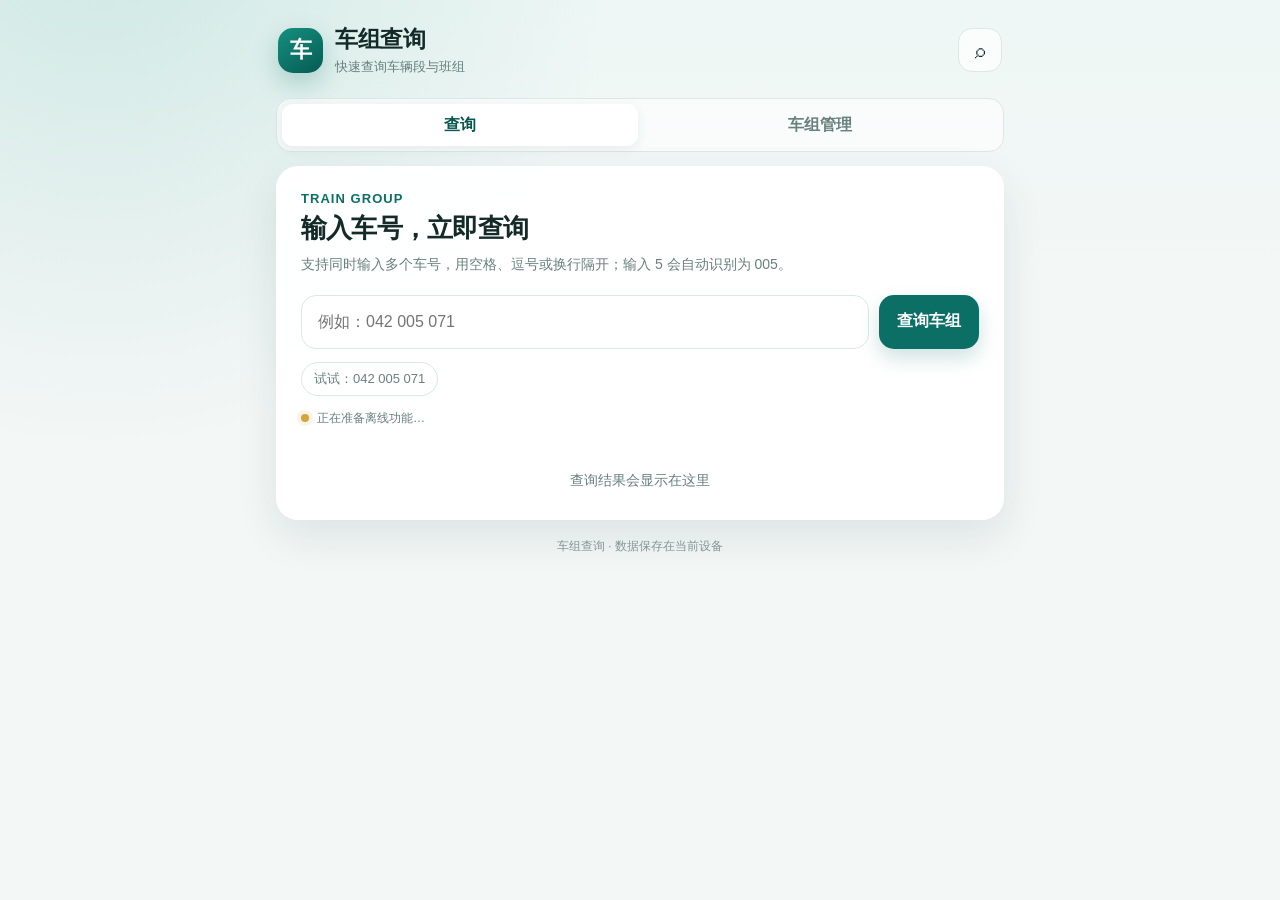
==== group-query/index.html @ 35dcbfc0 "整合三个地铁工具并添加统一入口" ====
<!doctype html>
<html lang="zh-CN">
<head>
  <meta charset="utf-8">
  <meta name="viewport" content="width=device-width, initial-scale=1, viewport-fit=cover">
  <meta name="theme-color" content="#0b6f66">
  <meta name="apple-mobile-web-app-capable" content="yes">
  <meta name="apple-mobile-web-app-status-bar-style" content="default">
  <meta name="apple-mobile-web-app-title" content="车组查询">
  <link rel="manifest" href="./manifest.webmanifest">
  <link rel="icon" href="./icon.svg" type="image/svg+xml">
  <link rel="apple-touch-icon" href="./icon.svg">
  <title>车组查询</title>
  <style>
    :root {
      --bg: #f3f7f6;
      --card: rgba(255, 255, 255, .94);
      --text: #132a27;
      --muted: #68807c;
      --line: #dce8e5;
      --brand: #0b6f66;
      --brand-dark: #07564f;
      --brand-soft: #e2f2ef;
      --danger: #b84040;
      --danger-soft: #fff0f0;
      --shadow: 0 16px 42px rgba(20, 61, 55, .10);
      --radius: 22px;
    }

    * { box-sizing: border-box; }
    html { -webkit-text-size-adjust: 100%; }
    body {
      margin: 0;
      min-height: 100vh;
      color: var(--text);
      font-family: -apple-system, BlinkMacSystemFont, "SF Pro Text", "PingFang SC", "Microsoft YaHei", sans-serif;
      background:
        radial-gradient(circle at 8% -8%, rgba(54, 159, 144, .17), transparent 34%),
        linear-gradient(180deg, #eef7f5 0, var(--bg) 280px);
    }

    button, input, select { font: inherit; }
    button { -webkit-tap-highlight-color: transparent; }

    .app {
      width: min(760px, 100%);
      margin: 0 auto;
      padding: max(20px, env(safe-area-inset-top)) 16px calc(36px + env(safe-area-inset-bottom));
    }

    .topbar {
      display: flex;
      align-items: center;
      justify-content: space-between;
      gap: 16px;
      margin: 4px 2px 22px;
    }

    .brand { display: flex; align-items: center; gap: 12px; }
    .logo {
      width: 45px;
      height: 45px;
      display: grid;
      place-items: center;
      border-radius: 15px;
      color: #fff;
      background: linear-gradient(145deg, #159080, #075a53);
      box-shadow: 0 10px 24px rgba(11, 111, 102, .25);
      font-size: 22px;
      font-weight: 800;
    }
    h1 { margin: 0; font-size: 23px; letter-spacing: -.02em; }
    .subtitle { margin-top: 3px; color: var(--muted); font-size: 13px; }

    .icon-btn {
      width: 44px;
      height: 44px;
      border: 1px solid var(--line);
      border-radius: 14px;
      color: var(--text);
      background: rgba(255,255,255,.78);
      cursor: pointer;
      font-size: 20px;
    }

    .panel {
      border: 1px solid rgba(255,255,255,.82);
      border-radius: var(--radius);
      background: var(--card);
      box-shadow: var(--shadow);
      overflow: hidden;
    }

    .tabs {
      display: grid;
      grid-template-columns: 1fr 1fr;
      gap: 5px;
      margin: 0 0 14px;
      padding: 5px;
      border: 1px solid var(--line);
      border-radius: 15px;
      background: rgba(255,255,255,.65);
    }
    .tab {
      min-height: 42px;
      border: 0;
      border-radius: 11px;
      color: var(--muted);
      background: transparent;
      font-weight: 650;
      cursor: pointer;
    }
    .tab.active { color: var(--brand-dark); background: #fff; box-shadow: 0 3px 12px rgba(24,66,60,.08); }

    .view { display: none; }
    .view.active { display: block; }

    .query-card { padding: 24px; }
    .section-kicker { color: var(--brand); font-size: 13px; font-weight: 750; letter-spacing: .08em; }
    h2 { margin: 6px 0 8px; font-size: 26px; line-height: 1.25; letter-spacing: -.03em; }
    .hint { margin: 0 0 20px; color: var(--muted); font-size: 14px; line-height: 1.6; }

    .search-row { display: grid; grid-template-columns: 1fr auto; gap: 10px; }
    .input {
      width: 100%;
      min-height: 54px;
      padding: 0 16px;
      border: 1px solid var(--line);
      border-radius: 15px;
      outline: none;
      color: var(--text);
      background: #fff;
      transition: border-color .18s, box-shadow .18s;
    }
    .input:focus { border-color: #65aaa0; box-shadow: 0 0 0 4px rgba(11,111,102,.10); }
    .primary-btn, .secondary-btn, .danger-btn {
      min-height: 50px;
      border-radius: 15px;
      padding: 0 18px;
      border: 0;
      cursor: pointer;
      font-weight: 700;
    }
    .primary-btn { color: #fff; background: var(--brand); box-shadow: 0 9px 20px rgba(11,111,102,.20); }
    .primary-btn:active { background: var(--brand-dark); transform: translateY(1px); }
    .secondary-btn { color: var(--brand-dark); background: var(--brand-soft); }
    .danger-btn { color: var(--danger); background: var(--danger-soft); }

    .quick-row { display: flex; flex-wrap: wrap; gap: 8px; margin-top: 13px; }
    .offline-note {
      display: flex;
      align-items: center;
      gap: 8px;
      margin-top: 14px;
      color: var(--muted);
      font-size: 12px;
    }
    .status-dot {
      width: 8px;
      height: 8px;
      flex: 0 0 auto;
      border-radius: 50%;
      background: #d5a43d;
      box-shadow: 0 0 0 4px rgba(213,164,61,.12);
    }
    .offline-note.ready .status-dot { background: #269b75; box-shadow: 0 0 0 4px rgba(38,155,117,.12); }
    .offline-note.offline .status-dot { background: #68807c; box-shadow: 0 0 0 4px rgba(104,128,124,.12); }
    .chip {
      min-height: 34px;
      padding: 0 12px;
      border: 1px solid var(--line);
      border-radius: 999px;
      color: var(--muted);
      background: #fff;
      cursor: pointer;
      font-size: 13px;
    }

    .results { display: grid; gap: 10px; margin-top: 20px; }
    .result {
      display: grid;
      grid-template-columns: 62px 1fr auto;
      align-items: center;
      gap: 14px;
      min-height: 76px;
      padding: 13px 14px;
      border: 1px solid var(--line);
      border-radius: 17px;
      background: #fbfdfc;
      animation: rise .22s ease both;
    }
    @keyframes rise { from { opacity: 0; transform: translateY(5px); } }
    .train-no { font-size: 21px; font-weight: 800; letter-spacing: .04em; }
    .assignment { font-size: 17px; font-weight: 700; }
    .assignment small { display: block; margin-top: 4px; color: var(--muted); font-size: 12px; font-weight: 500; }
    .badge { padding: 6px 9px; border-radius: 9px; color: var(--brand-dark); background: var(--brand-soft); font-size: 12px; font-weight: 700; }
    .result.unknown { border-color: #edd6d6; background: #fffafa; }
    .result.unknown .assignment { color: var(--danger); }
    .result.unknown .badge { color: var(--danger); background: var(--danger-soft); }
    .empty { padding: 25px 8px 5px; text-align: center; color: var(--muted); font-size: 14px; }

    .manager { padding: 20px; }
    .manager-head { display: flex; justify-content: space-between; align-items: flex-start; gap: 14px; margin-bottom: 16px; }
    .manager h2 { margin-top: 0; font-size: 22px; }
    .count { flex: 0 0 auto; padding: 7px 10px; border-radius: 10px; background: var(--brand-soft); color: var(--brand-dark); font-size: 13px; font-weight: 750; }

    .editor {
      display: grid;
      gap: 13px;
      margin-bottom: 18px;
      padding: 16px;
      border: 1px solid var(--line);
      border-radius: 18px;
      background: #f9fcfb;
    }
    .editor-grid { display: grid; grid-template-columns: 1fr 1fr; gap: 10px; }
    label { display: grid; gap: 7px; color: var(--muted); font-size: 13px; font-weight: 650; }
    select.input { appearance: none; background-image: linear-gradient(45deg, transparent 50%, #66817d 50%), linear-gradient(135deg, #66817d 50%, transparent 50%); background-position: calc(100% - 19px) 23px, calc(100% - 14px) 23px; background-size: 5px 5px; background-repeat: no-repeat; }
    .checkline { display: flex; align-items: center; gap: 9px; color: var(--text); font-size: 14px; }
    .checkline input { width: 19px; height: 19px; accent-color: var(--brand); }
    .editor-actions { display: grid; grid-template-columns: 1fr auto; gap: 9px; }

    .toolbar { display: grid; grid-template-columns: 1fr auto; gap: 9px; margin-bottom: 12px; }
    .toolbar .input { min-height: 46px; }
    .mini-btn { min-height: 46px; border: 1px solid var(--line); border-radius: 13px; padding: 0 14px; background: #fff; color: var(--brand-dark); font-weight: 700; cursor: pointer; }

    .data-list { display: grid; gap: 8px; max-height: 480px; overflow: auto; padding-right: 2px; }
    .data-item {
      display: grid;
      grid-template-columns: 54px 1fr auto;
      align-items: center;
      gap: 10px;
      min-height: 58px;
      padding: 9px 10px 9px 12px;
      border: 1px solid var(--line);
      border-radius: 14px;
      background: #fff;
    }
    .data-no { font-weight: 800; }
    .data-value { min-width: 0; overflow: hidden; text-overflow: ellipsis; white-space: nowrap; font-size: 14px; }
    .item-actions { display: flex; gap: 4px; }
    .small-icon {
      width: 35px;
      height: 35px;
      border: 0;
      border-radius: 10px;
      background: #f0f6f5;
      cursor: pointer;
    }
    .small-icon.delete { color: var(--danger); background: var(--danger-soft); }

    .backup {
      margin-top: 18px;
      padding-top: 16px;
      border-top: 1px solid var(--line);
    }
    .backup h3 { margin: 0 0 6px; font-size: 16px; }
    .backup p { margin: 0 0 12px; color: var(--muted); font-size: 13px; line-height: 1.55; }
    .backup-actions { display: flex; flex-wrap: wrap; gap: 8px; }
    .backup-actions button, .file-label {
      display: inline-flex;
      align-items: center;
      min-height: 41px;
      padding: 0 13px;
      border: 1px solid var(--line);
      border-radius: 12px;
      color: var(--text);
      background: #fff;
      cursor: pointer;
      font-size: 13px;
      font-weight: 650;
    }
    .backup-actions .reset { color: var(--danger); }
    .file-label input { display: none; }

    .toast {
      position: fixed;
      left: 50%;
      bottom: calc(22px + env(safe-area-inset-bottom));
      z-index: 10;
      max-width: calc(100% - 32px);
      padding: 11px 16px;
      border-radius: 12px;
      color: #fff;
      background: rgba(19,42,39,.94);
      box-shadow: 0 10px 30px rgba(0,0,0,.18);
      opacity: 0;
      pointer-events: none;
      transform: translate(-50%, 12px);
      transition: .2s ease;
      white-space: nowrap;
      font-size: 14px;
    }
    .toast.show { opacity: 1; transform: translate(-50%, 0); }

    footer { padding: 18px 4px 0; text-align: center; color: #849692; font-size: 12px; }

    @media (max-width: 560px) {
      .app { padding-left: 12px; padding-right: 12px; }
      .query-card, .manager { padding: 18px; }
      .search-row { grid-template-columns: 1fr; }
      .primary-btn { width: 100%; }
      .editor-grid { grid-template-columns: 1fr; }
      .result { grid-template-columns: 56px 1fr; }
      .result .badge { grid-column: 2; justify-self: start; margin-top: -7px; }
      h2 { font-size: 23px; }
    }
  </style>
</head>
<body>
  <main class="app">
    <header class="topbar">
      <div class="brand">
        <div class="logo">车</div>
        <div>
          <h1>车组查询</h1>
          <div class="subtitle">快速查询车辆段与班组</div>
        </div>
      </div>
      <button class="icon-btn" id="focusSearch" title="开始查询" aria-label="开始查询">⌕</button>
    </header>

    <nav class="tabs" aria-label="页面切换">
      <button class="tab active" data-view="queryView">查询</button>
      <button class="tab" data-view="manageView">车组管理</button>
    </nav>

    <section class="view active" id="queryView">
      <div class="panel query-card">
        <div class="section-kicker">TRAIN GROUP</div>
        <h2>输入车号，立即查询</h2>
        <p class="hint">支持同时输入多个车号，用空格、逗号或换行隔开；输入 5 会自动识别为 005。</p>
        <div class="search-row">
          <input class="input" id="queryInput" type="text" autocomplete="off" autocapitalize="none" autocorrect="off" spellcheck="false" enterkeyhint="search" placeholder="例如：042 005 071" aria-label="车组编号">
          <button class="primary-btn" id="queryBtn">查询车组</button>
        </div>
        <div class="quick-row" id="recentQueries"></div>
        <div class="offline-note" id="offlineNote">
          <span class="status-dot"></span>
          <span id="offlineStatus">正在准备离线功能…</span>
        </div>
        <div class="results" id="results">
          <div class="empty">查询结果会显示在这里</div>
        </div>
      </div>
    </section>

    <section class="view" id="manageView">
      <div class="panel manager">
        <div class="manager-head">
          <div>
            <h2>车组管理</h2>
            <p class="hint">新增后立即可以查询，数据会自动保存在当前浏览器。</p>
          </div>
          <div class="count" id="dataCount">0 条</div>
        </div>

        <form class="editor" id="editorForm">
          <label>车组编号
            <input class="input" id="editNo" inputmode="numeric" maxlength="3" placeholder="例如：113" required>
          </label>
          <div class="editor-grid">
            <label>车辆段
              <select class="input" id="editDepot">
                <option value="古城">古城</option>
                <option value="四惠">四惠</option>
                <option value="土桥">土桥</option>
                <option value="__custom__">自定义…</option>
              </select>
            </label>
            <label>班组
              <select class="input" id="editTeam">
                <option value="甲班">甲班</option>
                <option value="乙班">乙班</option>
                <option value="丙班">丙班</option>
                <option value="丁班">丁班</option>
                <option value="__custom__">自定义…</option>
              </select>
            </label>
          </div>
          <div class="editor-grid" id="customFields" hidden>
            <label id="customDepotWrap" hidden>自定义车辆段
              <input class="input" id="customDepot" placeholder="输入车辆段名称">
            </label>
            <label id="customTeamWrap" hidden>自定义班组
              <input class="input" id="customTeam" placeholder="输入班组名称">
            </label>
          </div>
          <label class="checkline"><input type="checkbox" id="isNewTrain"> 标记为新车</label>
          <div class="editor-actions">
            <button class="primary-btn" type="submit" id="saveBtn">添加车组</button>
            <button class="secondary-btn" type="button" id="cancelEdit" hidden>取消</button>
          </div>
        </form>

        <div class="toolbar">
          <input class="input" id="filterInput" placeholder="搜索车号、车辆段或班组" aria-label="筛选车组">
          <button class="mini-btn" id="sortBtn" type="button">车号 ↑</button>
        </div>
        <div class="data-list" id="dataList"></div>

        <div class="backup">
          <h3>备份与恢复</h3>
          <p>新增数据只保存在当前浏览器。建议修改后导出一份备份，换手机时再导入。</p>
          <div class="backup-actions">
            <button type="button" id="exportBtn">导出备份</button>
            <label class="file-label">导入备份<input type="file" id="importInput" accept="application/json,.json"></label>
            <button type="button" class="reset" id="resetBtn">恢复初始数据</button>
          </div>
        </div>
      </div>
    </section>

    <footer>车组查询 · 数据保存在当前设备</footer>
  </main>
  <div class="toast" id="toast" role="status"></div>

  <script>
    const INITIAL_DATA = {
      "042":"古城 甲班","043":"古城 甲班","050":"古城 甲班","051":"古城 甲班","059":"古城 甲班","060":"古城 甲班","061":"古城 甲班","069":"古城 甲班","070":"古城 甲班",
      "039":"古城 乙班","040":"古城 乙班","048":"古城 乙班","049":"古城 乙班","057":"古城 乙班","058":"古城 乙班","066":"古城 乙班","067":"古城 乙班","068":"古城 乙班",
      "036":"古城 丙班","037":"古城 丙班","046":"古城 丙班","047":"古城 丙班","054":"古城 丙班","055":"古城 丙班","056":"古城 丙班","064":"古城 丙班","065":"古城 丙班",
      "033":"古城 丁班","034":"古城 丁班","041":"古城 丁班","044":"古城 丁班","045":"古城 丁班","052":"古城 丁班","053":"古城 丁班","062":"古城 丁班","063":"古城 丁班",
      "005":"四惠 甲班","019":"四惠 甲班","027":"四惠 甲班","106":"四惠 甲班","109":"四惠 甲班","110":"四惠 甲班","009":"四惠 甲班（新车）","007":"四惠 甲班（新车）",
      "014":"四惠 乙班","017":"四惠 乙班","025":"四惠 乙班","101":"四惠 乙班","102":"四惠 乙班","111":"四惠 乙班","112":"四惠 乙班","006":"四惠 乙班（新车）",
      "002":"四惠 丙班","016":"四惠 丙班","029":"四惠 丙班","032":"四惠 丙班","035":"四惠 丙班","038":"四惠 丙班","024":"四惠 丙班（新车）",
      "015":"四惠 丁班","018":"四惠 丁班","028":"四惠 丁班","030":"四惠 丁班","031":"四惠 丁班","020":"四惠 丁班（新车）","008":"四惠 丁班（新车）","004":"四惠 丁班（新车）",
      "071":"土桥 甲班","074":"土桥 甲班","077":"土桥 甲班","083":"土桥 甲班","087":"土桥 甲班","093":"土桥 甲班","095":"土桥 甲班","099":"土桥 甲班","104":"土桥 甲班",
      "073":"土桥 乙班","075":"土桥 乙班","081":"土桥 乙班","084":"土桥 乙班","085":"土桥 乙班","088":"土桥 乙班","096":"土桥 乙班","105":"土桥 乙班","108":"土桥 乙班",
      "072":"土桥 丙班","076":"土桥 丙班","082":"土桥 丙班","086":"土桥 丙班","092":"土桥 丙班","094":"土桥 丙班","097":"土桥 丙班","107":"土桥 丙班",
      "078":"土桥 丁班","079":"土桥 丁班","080":"土桥 丁班","089":"土桥 丁班","090":"土桥 丁班","091":"土桥 丁班","098":"土桥 丁班","100":"土桥 丁班","103":"土桥 丁班"
    };

    const STORAGE_KEY = "train-group-query-data-v1";
    const RECENT_KEY = "train-group-query-recent-v1";
    let data = loadData();
    let editingOriginal = null;
    let sortAscending = true;
    let toastTimer;
    let offlineReady = Boolean(navigator.serviceWorker && navigator.serviceWorker.controller);

    const $ = (id) => document.getElementById(id);
    const escapeHtml = (value) => String(value).replace(/[&<>'"]/g, c => ({'&':'&amp;','<':'&lt;','>':'&gt;',"'":'&#39;','"':'&quot;'}[c]));

    function loadData() {
      try {
        const saved = JSON.parse(localStorage.getItem(STORAGE_KEY));
        return saved && typeof saved === "object" && !Array.isArray(saved) ? saved : {...INITIAL_DATA};
      } catch { return {...INITIAL_DATA}; }
    }

    function saveData(message) {
      localStorage.setItem(STORAGE_KEY, JSON.stringify(data));
      updateCount();
      renderDataList();
      if (message) showToast(message);
    }

    function normalizeNo(value) {
      const cleaned = String(value).trim().replace(/^车/, "");
      return /^\d{1,3}$/.test(cleaned) ? cleaned.padStart(3, "0") : null;
    }

    function splitQuery(value) {
      return String(value).split(/[\s,，、;；]+/).map(v => v.trim()).filter(Boolean);
    }

    function runQuery() {
      const rawItems = splitQuery($("queryInput").value);
      const items = rawItems.map(raw => ({raw, no: normalizeNo(raw)}));
      if (!items.length) {
        $("results").innerHTML = '<div class="empty">请先输入车号</div>';
        $("queryInput").focus();
        return;
      }

      $("results").innerHTML = items.map(({raw, no}, index) => {
        const value = no ? data[no] : null;
        if (!no || !value) {
          return `<div class="result unknown" style="animation-delay:${index * 35}ms"><div class="train-no">${escapeHtml(no || raw)}</div><div class="assignment">未录入<small>${no ? "可以到“车组管理”中添加" : "车号格式不正确"}</small></div><div class="badge">未找到</div></div>`;
        }
        const isNew = value.includes("新车");
        return `<div class="result" style="animation-delay:${index * 35}ms"><div class="train-no">${escapeHtml(no)}</div><div class="assignment">${escapeHtml(value)}<small>车组信息</small></div><div class="badge">${isNew ? "新车" : "已找到"}</div></div>`;
      }).join("");

      rememberQuery(items.filter(x => x.no).map(x => x.no).join(" "));
      renderRecent();
    }

    function rememberQuery(query) {
      if (!query) return;
      let recent = [];
      try { recent = JSON.parse(localStorage.getItem(RECENT_KEY)) || []; } catch {}
      recent = [query, ...recent.filter(x => x !== query)].slice(0, 4);
      localStorage.setItem(RECENT_KEY, JSON.stringify(recent));
    }

    function renderRecent() {
      let recent = [];
      try { recent = JSON.parse(localStorage.getItem(RECENT_KEY)) || []; } catch {}
      $("recentQueries").innerHTML = recent.length
        ? '<span style="align-self:center;color:var(--muted);font-size:12px">最近：</span>' + recent.map(q => `<button class="chip" data-query="${escapeHtml(q)}">${escapeHtml(q)}</button>`).join("")
        : '<button class="chip" data-query="042 005 071">试试：042 005 071</button>';
    }

    function switchView(viewId) {
      document.querySelectorAll(".tab").forEach(tab => tab.classList.toggle("active", tab.dataset.view === viewId));
      document.querySelectorAll(".view").forEach(view => view.classList.toggle("active", view.id === viewId));
      if (viewId === "manageView") renderDataList();
    }

    function updateCustomFields() {
      const depotCustom = $("editDepot").value === "__custom__";
      const teamCustom = $("editTeam").value === "__custom__";
      $("customFields").hidden = !depotCustom && !teamCustom;
      $("customDepotWrap").hidden = !depotCustom;
      $("customTeamWrap").hidden = !teamCustom;
    }

    function getAssignment() {
      const depot = $("editDepot").value === "__custom__" ? $("customDepot").value.trim() : $("editDepot").value;
      const team = $("editTeam").value === "__custom__" ? $("customTeam").value.trim() : $("editTeam").value;
      if (!depot || !team) return null;
      return `${depot} ${team}${$("isNewTrain").checked ? "（新车）" : ""}`;
    }

    function handleSave(event) {
      event.preventDefault();
      const no = normalizeNo($("editNo").value);
      const assignment = getAssignment();
      if (!no) return showToast("请输入 1—3 位数字车号");
      if (!assignment) return showToast("请填写完整的车辆段和班组");

      if (!editingOriginal && data[no] && !confirm(`${no} 已存在，是否覆盖原信息？`)) return;
      if (editingOriginal && editingOriginal !== no) delete data[editingOriginal];
      data[no] = assignment;
      resetEditor();
      saveData(editingOriginal ? "车组信息已更新" : `已添加 ${no}`);
    }

    function parseAssignment(value) {
      const isNew = value.includes("（新车）");
      const clean = value.replace("（新车）", "").trim();
      const firstSpace = clean.indexOf(" ");
      return {
        depot: firstSpace > -1 ? clean.slice(0, firstSpace) : clean,
        team: firstSpace > -1 ? clean.slice(firstSpace + 1) : "",
        isNew
      };
    }

    function startEdit(no) {
      const parsed = parseAssignment(data[no]);
      editingOriginal = no;
      $("editNo").value = no;
      setSelectOrCustom("editDepot", "customDepot", parsed.depot);
      setSelectOrCustom("editTeam", "customTeam", parsed.team);
      $("isNewTrain").checked = parsed.isNew;
      updateCustomFields();
      $("saveBtn").textContent = "保存修改";
      $("cancelEdit").hidden = false;
      $("editorForm").scrollIntoView({behavior:"smooth", block:"center"});
    }

    function setSelectOrCustom(selectId, inputId, value) {
      const select = $(selectId);
      const exists = Array.from(select.options).some(option => option.value === value);
      select.value = exists ? value : "__custom__";
      $(inputId).value = exists ? "" : value;
    }

    function resetEditor() {
      editingOriginal = null;
      $("editorForm").reset();
      $("editDepot").value = "古城";
      $("editTeam").value = "甲班";
      $("customDepot").value = "";
      $("customTeam").value = "";
      $("saveBtn").textContent = "添加车组";
      $("cancelEdit").hidden = true;
      updateCustomFields();
    }

    function deleteItem(no) {
      if (!confirm(`确定删除 ${no}：${data[no]} 吗？`)) return;
      delete data[no];
      if (editingOriginal === no) resetEditor();
      saveData(`已删除 ${no}`);
    }

    function filteredEntries() {
      const keyword = $("filterInput").value.trim().toLowerCase();
      return Object.entries(data)
        .filter(([no, value]) => !keyword || no.includes(keyword) || value.toLowerCase().includes(keyword))
        .sort((a, b) => sortAscending ? Number(a[0]) - Number(b[0]) : Number(b[0]) - Number(a[0]));
    }

    function renderDataList() {
      const entries = filteredEntries();
      $("dataList").innerHTML = entries.length ? entries.map(([no, value]) => `
        <div class="data-item">
          <div class="data-no">${escapeHtml(no)}</div>
          <div class="data-value" title="${escapeHtml(value)}">${escapeHtml(value)}</div>
          <div class="item-actions">
            <button class="small-icon" data-edit="${no}" title="修改 ${no}" aria-label="修改 ${no}">✎</button>
            <button class="small-icon delete" data-delete="${no}" title="删除 ${no}" aria-label="删除 ${no}">×</button>
          </div>
        </div>`).join("") : '<div class="empty">没有符合条件的数据</div>';
    }

    function updateCount() { $("dataCount").textContent = `${Object.keys(data).length} 条`; }

    function exportBackup() {
      const payload = {app:"车组查询", version:1, exportedAt:new Date().toISOString(), data};
      const blob = new Blob([JSON.stringify(payload, null, 2)], {type:"application/json"});
      const url = URL.createObjectURL(blob);
      const a = document.createElement("a");
      a.href = url;
      a.download = `车组查询备份-${new Date().toISOString().slice(0,10)}.json`;
      a.click();
      URL.revokeObjectURL(url);
      showToast("备份已导出");
    }

    async function importBackup(file) {
      try {
        const parsed = JSON.parse(await file.text());
        const imported = parsed.data || parsed;
        if (!imported || typeof imported !== "object" || Array.isArray(imported)) throw new Error();
        const cleaned = {};
        for (const [rawNo, rawValue] of Object.entries(imported)) {
          const no = normalizeNo(rawNo);
          const value = String(rawValue).trim();
          if (no && value) cleaned[no] = value;
        }
        if (!Object.keys(cleaned).length) throw new Error();
        if (!confirm(`将导入 ${Object.keys(cleaned).length} 条数据，并覆盖当前数据。是否继续？`)) return;
        data = cleaned;
        resetEditor();
        saveData("备份导入成功");
      } catch { showToast("备份文件无法识别"); }
      finally { $("importInput").value = ""; }
    }

    function resetData() {
      if (!confirm("确定恢复最初的 102 条车组数据吗？你后来添加和修改的内容会被清除。")) return;
      data = {...INITIAL_DATA};
      resetEditor();
      saveData("已恢复初始数据");
    }

    function showToast(message) {
      clearTimeout(toastTimer);
      $("toast").textContent = message;
      $("toast").classList.add("show");
      toastTimer = setTimeout(() => $("toast").classList.remove("show"), 1800);
    }

    function updateOfflineStatus() {
      const note = $("offlineNote");
      note.classList.toggle("offline", !navigator.onLine);
      note.classList.toggle("ready", navigator.onLine && offlineReady);
      if (!navigator.onLine) {
        $("offlineStatus").textContent = offlineReady ? "当前已离线，仍可正常使用" : "当前离线，请联网打开一次以启用离线功能";
      } else {
        $("offlineStatus").textContent = offlineReady ? "离线功能已就绪" : "正在准备离线功能…";
      }
    }

    async function enableOfflineMode() {
      updateOfflineStatus();
      if (!("serviceWorker" in navigator)) {
        $("offlineStatus").textContent = "当前浏览器不支持完整离线模式";
        return;
      }
      try {
        await navigator.serviceWorker.register("./sw.js", {updateViaCache: "none"});
        await navigator.serviceWorker.ready;
        offlineReady = true;
        updateOfflineStatus();
      } catch {
        $("offlineStatus").textContent = navigator.onLine ? "离线功能准备失败，请刷新重试" : "当前已离线";
      }
    }

    document.querySelectorAll(".tab").forEach(tab => tab.addEventListener("click", () => switchView(tab.dataset.view)));
    $("queryBtn").addEventListener("click", runQuery);
    $("queryInput").addEventListener("keydown", event => { if (event.key === "Enter") runQuery(); });
    $("focusSearch").addEventListener("click", () => { switchView("queryView"); $("queryInput").focus(); });
    $("recentQueries").addEventListener("click", event => {
      const button = event.target.closest("[data-query]");
      if (!button) return;
      $("queryInput").value = button.dataset.query;
      runQuery();
    });
    $("editDepot").addEventListener("change", updateCustomFields);
    $("editTeam").addEventListener("change", updateCustomFields);
    $("editorForm").addEventListener("submit", handleSave);
    $("cancelEdit").addEventListener("click", resetEditor);
    $("filterInput").addEventListener("input", renderDataList);
    $("sortBtn").addEventListener("click", () => {
      sortAscending = !sortAscending;
      $("sortBtn").textContent = `车号 ${sortAscending ? "↑" : "↓"}`;
      renderDataList();
    });
    $("dataList").addEventListener("click", event => {
      const edit = event.target.closest("[data-edit]");
      const del = event.target.closest("[data-delete]");
      if (edit) startEdit(edit.dataset.edit);
      if (del) deleteItem(del.dataset.delete);
    });
    $("exportBtn").addEventListener("click", exportBackup);
    $("importInput").addEventListener("change", event => { if (event.target.files[0]) importBackup(event.target.files[0]); });
    $("resetBtn").addEventListener("click", resetData);
    window.addEventListener("online", () => { updateOfflineStatus(); showToast("网络已恢复"); });
    window.addEventListener("offline", () => { updateOfflineStatus(); showToast("已离线，仍可继续使用"); });

    updateCount();
    renderDataList();
    renderRecent();
    enableOfflineMode();
  </script>
</body>
</html>
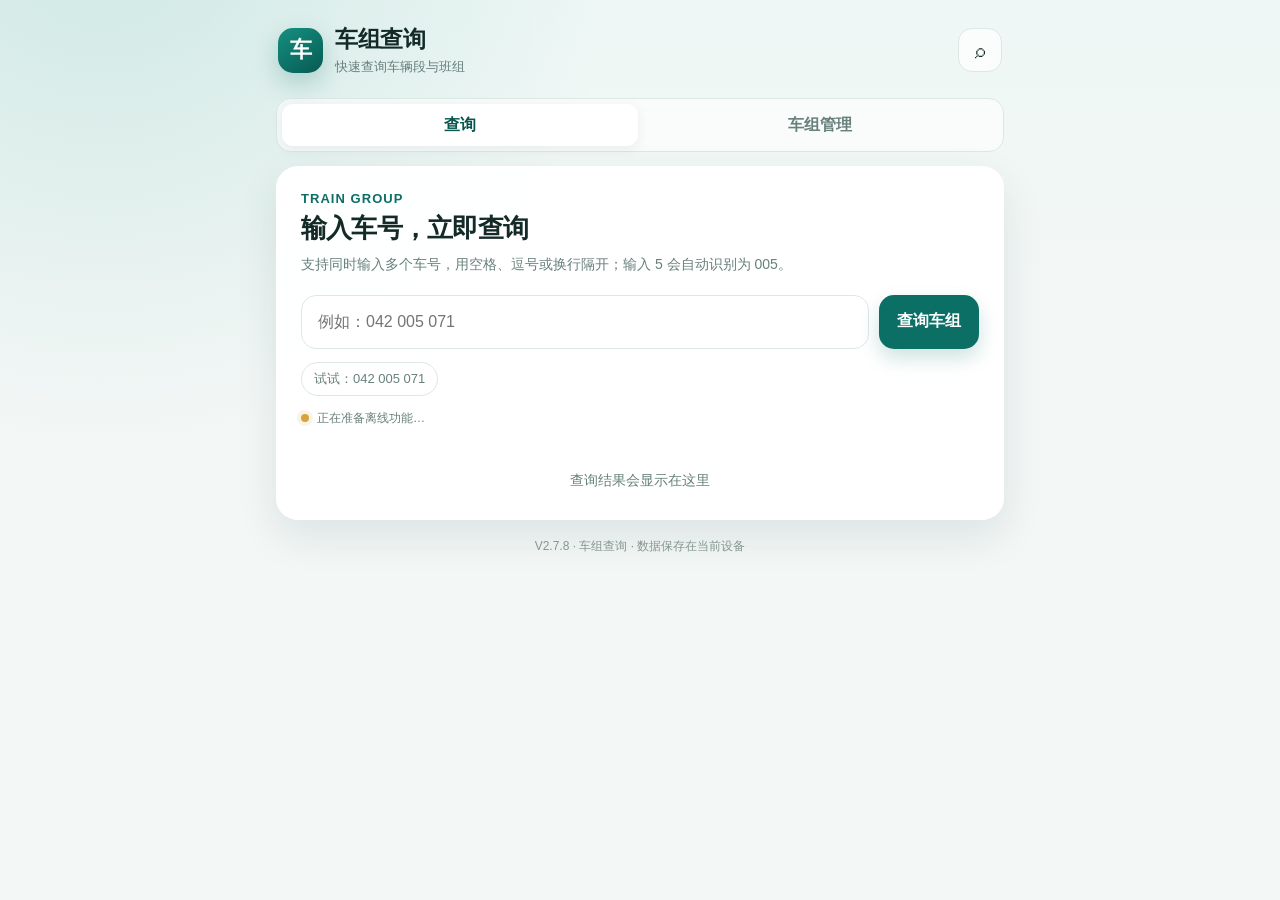
==== commit 40abbc59: "Add phone landscape layout to group query" ====
--- a/group-query/index.html
+++ b/group-query/index.html
@@ -304,6 +304,254 @@
       .result { grid-template-columns: 56px 1fr; }
       .result .badge { grid-column: 2; justify-self: start; margin-top: -7px; }
       h2 { font-size: 23px; }
+    }
+
+    /* 手机横屏：查询与结果、编辑与列表分别左右并排，减少上下滚动 */
+    @media (orientation: landscape) and (max-height: 600px) {
+      html, body {
+        height: 100%;
+        overflow: hidden;
+      }
+      body {
+        min-height: 0;
+        background: var(--bg);
+      }
+      .app {
+        width: 100%;
+        height: 100%;
+        padding:
+          6px max(10px, env(safe-area-inset-right))
+          6px max(10px, env(safe-area-inset-left));
+        display: grid;
+        grid-template-columns: minmax(180px, 32%) minmax(0, 1fr);
+        grid-template-rows: auto minmax(0, 1fr);
+        gap: 6px 10px;
+      }
+      .topbar {
+        min-width: 0;
+        margin: 0;
+        gap: 8px;
+      }
+      .brand { min-width: 0; gap: 8px; }
+      .logo {
+        width: 34px;
+        height: 34px;
+        border-radius: 11px;
+        font-size: 17px;
+      }
+      h1 { font-size: 17px; }
+      .subtitle { display: none; }
+      .icon-btn {
+        width: 34px;
+        height: 34px;
+        flex: 0 0 auto;
+        border-radius: 11px;
+        font-size: 17px;
+      }
+      .tabs {
+        align-self: center;
+        margin: 0;
+        padding: 3px;
+        border-radius: 12px;
+      }
+      .tab {
+        min-height: 34px;
+        border-radius: 9px;
+        font-size: 13px;
+      }
+      .view.active {
+        grid-column: 1 / -1;
+        min-height: 0;
+        overflow: auto;
+        -webkit-overflow-scrolling: touch;
+      }
+      #queryView { overflow: hidden; }
+      footer { display: none; }
+
+      .query-card {
+        height: 100%;
+        min-height: 0;
+        padding: 10px 12px;
+        display: grid;
+        grid-template-columns: minmax(230px, .88fr) minmax(280px, 1.12fr);
+        grid-template-rows: auto auto auto auto minmax(0, 1fr);
+        gap: 0 14px;
+      }
+      .query-card .section-kicker { display: none; }
+      .query-card h2 {
+        grid-column: 1;
+        grid-row: 1;
+        margin: 0 0 4px;
+        font-size: 19px;
+      }
+      .query-card > .hint {
+        grid-column: 1;
+        grid-row: 2;
+        margin: 0 0 7px;
+        font-size: 12px;
+        line-height: 1.35;
+      }
+      .search-row {
+        grid-column: 1;
+        grid-row: 3;
+        grid-template-columns: minmax(0, 1fr) auto;
+        gap: 7px;
+      }
+      .search-row .input {
+        min-height: 43px;
+        padding: 0 12px;
+        border-radius: 12px;
+      }
+      .search-row .primary-btn {
+        width: auto;
+        min-height: 43px;
+        padding: 0 14px;
+        border-radius: 12px;
+      }
+      .quick-row {
+        grid-column: 1;
+        grid-row: 4;
+        max-height: 32px;
+        margin-top: 7px;
+        gap: 5px;
+        overflow: hidden;
+      }
+      .chip {
+        min-height: 30px;
+        padding: 0 9px;
+        font-size: 12px;
+      }
+      .offline-note {
+        grid-column: 1;
+        grid-row: 5;
+        align-self: end;
+        margin-top: 6px;
+        font-size: 11px;
+      }
+      .results {
+        grid-column: 2;
+        grid-row: 1 / -1;
+        min-height: 0;
+        margin-top: 0;
+        padding-right: 2px;
+        align-content: start;
+        overflow: auto;
+        overscroll-behavior: contain;
+      }
+      .result {
+        grid-template-columns: 54px minmax(0, 1fr) auto;
+        gap: 10px;
+        min-height: 58px;
+        padding: 9px 11px;
+        border-radius: 14px;
+      }
+      .result .badge {
+        grid-column: auto;
+        justify-self: auto;
+        margin-top: 0;
+      }
+      .train-no { font-size: 18px; }
+      .assignment { font-size: 15px; }
+      .assignment small { margin-top: 2px; font-size: 11px; }
+      .badge { padding: 5px 8px; font-size: 11px; }
+      .empty {
+        height: 100%;
+        min-height: 80px;
+        padding: 0 8px;
+        display: grid;
+        place-items: center;
+      }
+
+      .manager {
+        min-height: 100%;
+        padding: 10px 12px;
+        display: grid;
+        grid-template-columns: minmax(240px, .88fr) minmax(280px, 1.12fr);
+        grid-template-rows: auto minmax(0, 1fr) auto;
+        gap: 8px 12px;
+        overflow: hidden;
+      }
+      .manager-head {
+        grid-column: 1;
+        grid-row: 1;
+        align-items: center;
+        margin: 0;
+      }
+      .manager h2 { margin: 0; font-size: 18px; }
+      .manager-head .hint { display: none; }
+      .count { padding: 5px 8px; font-size: 11px; }
+      .editor {
+        grid-column: 1;
+        grid-row: 2;
+        min-height: 0;
+        margin: 0;
+        padding: 10px;
+        gap: 8px;
+        border-radius: 14px;
+        overflow: auto;
+      }
+      .editor-grid { grid-template-columns: 1fr 1fr; gap: 7px; }
+      label { gap: 4px; font-size: 11px; }
+      .editor .input {
+        min-height: 39px;
+        padding: 0 11px;
+        border-radius: 11px;
+      }
+      select.input {
+        background-position: calc(100% - 17px) 17px, calc(100% - 12px) 17px;
+      }
+      .checkline { font-size: 12px; }
+      .checkline input { width: 17px; height: 17px; }
+      .editor-actions { gap: 7px; }
+      .editor-actions .primary-btn,
+      .editor-actions .secondary-btn {
+        width: auto;
+        min-height: 39px;
+        border-radius: 11px;
+      }
+      .toolbar {
+        grid-column: 2;
+        grid-row: 1;
+        margin: 0;
+        gap: 7px;
+      }
+      .toolbar .input,
+      .mini-btn {
+        min-height: 38px;
+        border-radius: 11px;
+      }
+      .data-list {
+        grid-column: 2;
+        grid-row: 2 / 4;
+        min-height: 0;
+        max-height: none;
+        overscroll-behavior: contain;
+      }
+      .data-item {
+        min-height: 50px;
+        padding-top: 7px;
+        padding-bottom: 7px;
+      }
+      .small-icon { width: 33px; height: 33px; }
+      .backup {
+        grid-column: 1;
+        grid-row: 3;
+        margin: 0;
+        padding-top: 7px;
+      }
+      .backup h3 { margin-bottom: 6px; font-size: 13px; }
+      .backup p { display: none; }
+      .backup-actions { flex-wrap: nowrap; gap: 5px; }
+      .backup-actions button,
+      .file-label {
+        min-height: 34px;
+        padding: 0 8px;
+        font-size: 11px;
+      }
+      .toast {
+        bottom: max(10px, env(safe-area-inset-bottom));
+        font-size: 12px;
+      }
     }
   </style>
 </head>
@@ -411,7 +659,7 @@
       </div>
     </section>
 
-    <footer>车组查询 · 数据保存在当前设备</footer>
+    <footer>V2.7.8 · 车组查询 · 数据保存在当前设备</footer>
   </main>
   <div class="toast" id="toast" role="status"></div>
 
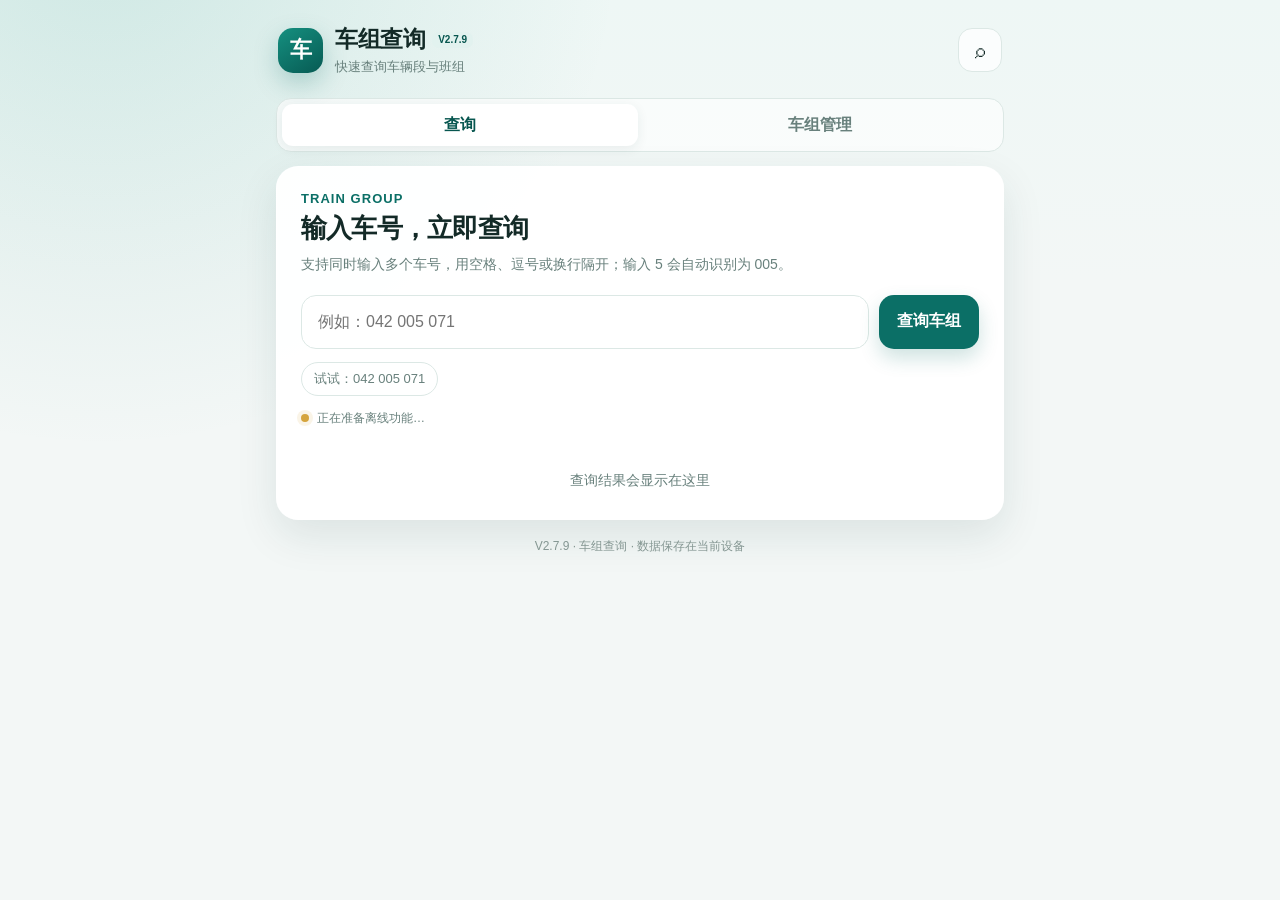
==== commit 082a2427: "Fix embedded phone landscape detection" ====
--- a/group-query/index.html
+++ b/group-query/index.html
@@ -57,6 +57,17 @@
     }
 
     .brand { display: flex; align-items: center; gap: 12px; }
+    .title-line { display: flex; align-items: center; gap: 7px; }
+    .version-badge {
+      padding: 3px 6px;
+      border-radius: 7px;
+      color: var(--brand-dark);
+      background: var(--brand-soft);
+      font-size: 10px;
+      font-weight: 800;
+      line-height: 1;
+      white-space: nowrap;
+    }
     .logo {
       width: 45px;
       height: 45px;
@@ -307,7 +318,7 @@
     }
 
     /* 手机横屏：查询与结果、编辑与列表分别左右并排，减少上下滚动 */
-    @media (orientation: landscape) and (max-height: 600px) {
+    @media (max-height: 600px) and (min-width: 560px) {
       html, body {
         height: 100%;
         overflow: hidden;
@@ -340,6 +351,7 @@
         font-size: 17px;
       }
       h1 { font-size: 17px; }
+      .version-badge { padding: 3px 5px; font-size: 9px; }
       .subtitle { display: none; }
       .icon-btn {
         width: 34px;
@@ -561,7 +573,10 @@
       <div class="brand">
         <div class="logo">车</div>
         <div>
-          <h1>车组查询</h1>
+          <div class="title-line">
+            <h1>车组查询</h1>
+            <span class="version-badge">V2.7.9</span>
+          </div>
           <div class="subtitle">快速查询车辆段与班组</div>
         </div>
       </div>
@@ -659,7 +674,7 @@
       </div>
     </section>
 
-    <footer>V2.7.8 · 车组查询 · 数据保存在当前设备</footer>
+    <footer>V2.7.9 · 车组查询 · 数据保存在当前设备</footer>
   </main>
   <div class="toast" id="toast" role="status"></div>
 
